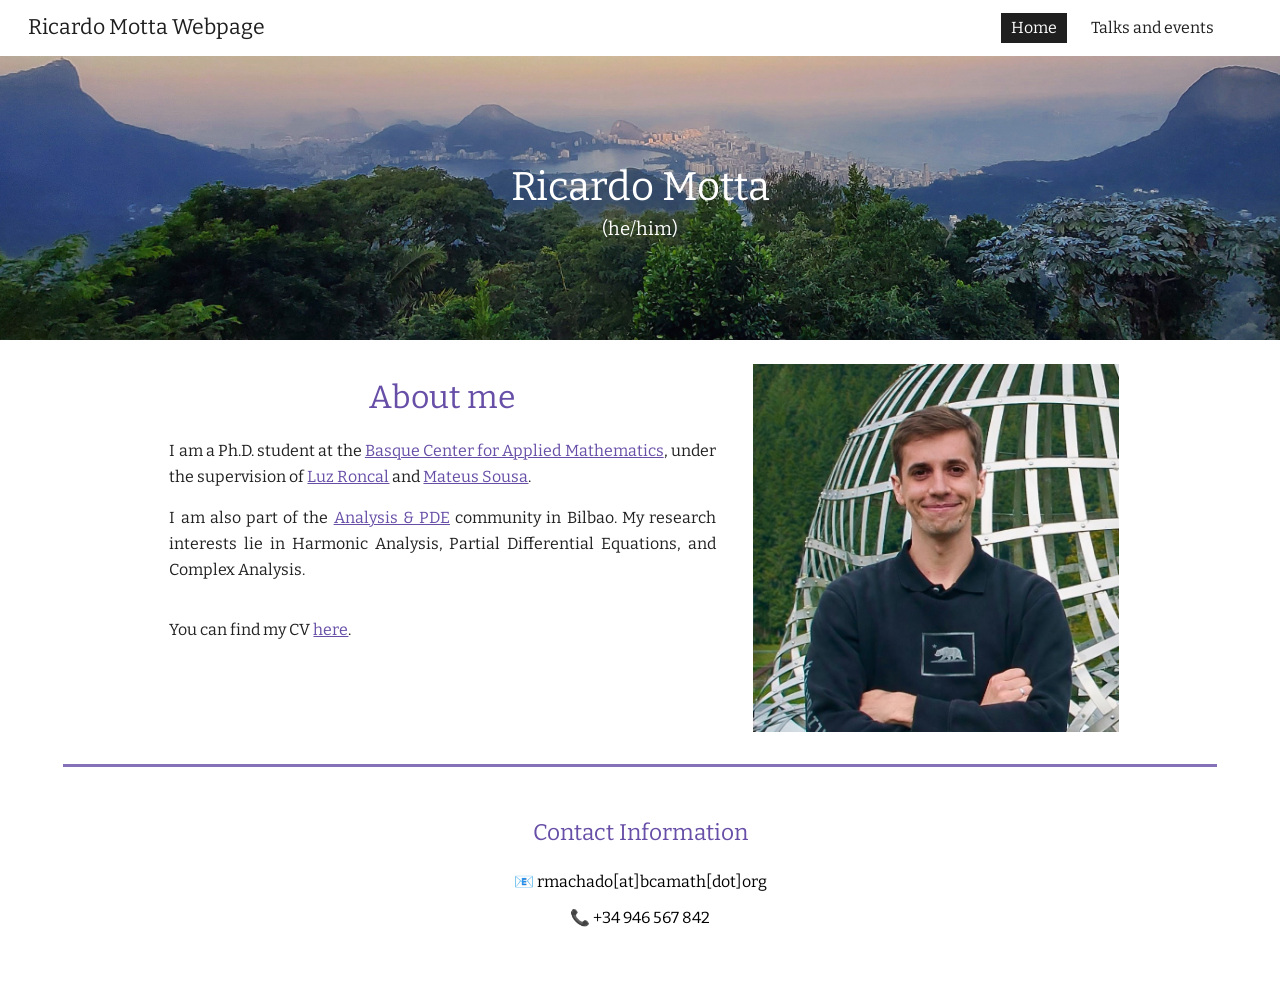
==== index.html @ a9924346 "Recreate the Google Site as a static website Co-Authored-By: Claude Opus 5.5 <noreply@anthropic.com>" ====
<!DOCTYPE html>
<html lang="en">
<head>
  <meta charset="utf-8">
  <meta name="viewport" content="width=device-width, initial-scale=1">
  <title>Ricardo Motta Webpage</title>
  <meta property="og:title" content="Ricardo Motta Webpage">
  <meta property="og:type" content="website">
  <link rel="stylesheet" href="assets/css/style.css">
  <script src="assets/js/main.js" defer></script>
</head>
<body>

  <!-- Top bar: site title and menu (the menu turns into a drawer on phones) -->
  <header class="topbar">
    <button class="menu-button" type="button" aria-label="Open menu" aria-expanded="false" aria-controls="menu">
      <svg viewBox="0 0 24 24" aria-hidden="true"><path d="M3 7h18M3 12h18M3 17h18" stroke="currentColor" stroke-width="2" fill="none"/></svg>
    </button>
    <a class="site-title" href="index.html">Ricardo Motta Webpage</a>
    <nav class="menu" id="menu" aria-label="Main menu">
      <ul>
        <li><a href="index.html" aria-current="page">Home</a></li>
        <li><a href="talks-and-events.html">Talks and events</a></li>
      </ul>
    </nav>
    <div class="backdrop"></div>
  </header>

  <main>

    <!-- Banner -->
    <section class="banner">
      <div class="container">
        <div class="row">
          <div class="col col-12">
            <div class="box">
              <h1 class="banner-title">Ricardo Motta</h1>
              <p class="banner-subtitle">(he/him)</p>
            </div>
          </div>
        </div>
      </div>
    </section>

    <!-- About me (text on the left, photo on the right) -->
    <section class="section">
      <div class="container">
        <div class="row">
          <div class="col col-6">
            <div class="box">
              <h2 class="center">About me</h2>
              <p class="justify">I am a Ph.D. student at the <a href="https://www.bcamath.org/en" target="_blank" rel="noopener">Basque Center for Applied Mathematics</a>, under the supervision of <a href="https://sites.google.com/view/luzroncal" target="_blank" rel="noopener">Luz Roncal</a> and <a href="https://sites.google.com/view/mateus-sousa" target="_blank" rel="noopener">Mateus Sousa</a>.</p>
              <p class="justify">I am also part of the <a href="https://sites.google.com/view/apdebilbao" target="_blank" rel="noopener">Analysis &amp; PDE</a> community in Bilbao. My research interests lie in Harmonic Analysis, Partial Differential Equations, and Complex Analysis.</p>
              <br>
              <p>You can find my CV <a href="https://drive.google.com/file/d/1EZCPPfzmLNRPBYPL_T8WK_rPiMproRxJ/view?usp=sharing" target="_blank" rel="noopener">here</a>.</p>
            </div>
          </div>
          <div class="col col-4">
            <img class="photo" src="assets/images/profile.jpg" alt="Ricardo Motta">
          </div>
        </div>
      </div>
    </section>

    <!-- Divider line -->
    <section class="section divider-section">
      <div class="container">
        <div class="row">
          <div class="col col-12">
            <hr class="divider">
          </div>
        </div>
      </div>
    </section>

    <!-- Contact -->
    <section class="section">
      <div class="container">
        <div class="row">
          <div class="col col-10">
            <div class="box center contact">
              <h3>Contact Information</h3>
              <p>📧 rmachado[at]bcamath[dot]org</p>
              <p class="phone">📞 +34 946 567 842</p>
              <br>
            </div>
          </div>
        </div>
      </div>
    </section>

  </main>

</body>
</html>
---- assets/css/style.css ----
/* ==========================================================================
   Ricardo Motta - stylesheet
   Recreates the look of the original Google Site (theme "Impression").

   Colours used throughout (change them here):
     --accent  purple for headings, links and the divider line
     --text    body text
     --dark    site title, menu text and the highlighted menu item

   Page building blocks (see index.html):
     .topbar      fixed white bar with the site title and the menu
     .banner      large photo with the page title
     .section     a horizontal band of content
     .container   centres the content (max 1280px wide)
     .row / .col  columns; .col-12 = full width, .col-10, .col-6, .col-4
     .box         text block with a little inner padding
   ========================================================================== */

/* Fonts: local copies of Bitter and Open Sans (SIL Open Font License, see assets/fonts) */
@font-face {
  font-family: 'Bitter';
  font-style: normal;
  font-weight: 400;
  font-display: swap;
  src: url('../fonts/bitter-latin-ext.woff2') format('woff2');
  unicode-range: U+0100-02BA, U+02BD-02C5, U+02C7-02CC, U+02CE-02D7, U+02DD-02FF, U+0304, U+0308, U+0329, U+1D00-1DBF, U+1E00-1E9F, U+1EF2-1EFF, U+2020, U+20A0-20AB, U+20AD-20C4, U+2113, U+2C60-2C7F, U+A720-A7FF;
}
@font-face {
  font-family: 'Bitter';
  font-style: normal;
  font-weight: 400;
  font-display: swap;
  src: url('../fonts/bitter-latin.woff2') format('woff2');
  unicode-range: U+0000-00FF, U+0131, U+0152-0153, U+02BB-02BC, U+02C6, U+02DA, U+02DC, U+0304, U+0308, U+0329, U+2000-206F, U+20AC, U+2122, U+2191, U+2193, U+2212, U+2215, U+FEFF, U+FFFD;
}
@font-face {
  font-family: 'Bitter';
  font-style: normal;
  font-weight: 700;
  font-display: swap;
  src: url('../fonts/bitter-latin-ext.woff2') format('woff2');
  unicode-range: U+0100-02BA, U+02BD-02C5, U+02C7-02CC, U+02CE-02D7, U+02DD-02FF, U+0304, U+0308, U+0329, U+1D00-1DBF, U+1E00-1E9F, U+1EF2-1EFF, U+2020, U+20A0-20AB, U+20AD-20C4, U+2113, U+2C60-2C7F, U+A720-A7FF;
}
@font-face {
  font-family: 'Bitter';
  font-style: normal;
  font-weight: 700;
  font-display: swap;
  src: url('../fonts/bitter-latin.woff2') format('woff2');
  unicode-range: U+0000-00FF, U+0131, U+0152-0153, U+02BB-02BC, U+02C6, U+02DA, U+02DC, U+0304, U+0308, U+0329, U+2000-206F, U+20AC, U+2122, U+2191, U+2193, U+2212, U+2215, U+FEFF, U+FFFD;
}
@font-face {
  font-family: 'Open Sans';
  font-style: normal;
  font-weight: 400;
  font-display: swap;
  src: url('../fonts/open-sans-latin-ext.woff2') format('woff2');
  unicode-range: U+0100-02BA, U+02BD-02C5, U+02C7-02CC, U+02CE-02D7, U+02DD-02FF, U+0304, U+0308, U+0329, U+1D00-1DBF, U+1E00-1E9F, U+1EF2-1EFF, U+2020, U+20A0-20AB, U+20AD-20C4, U+2113, U+2C60-2C7F, U+A720-A7FF;
}
@font-face {
  font-family: 'Open Sans';
  font-style: normal;
  font-weight: 400;
  font-display: swap;
  src: url('../fonts/open-sans-latin.woff2') format('woff2');
  unicode-range: U+0000-00FF, U+0131, U+0152-0153, U+02BB-02BC, U+02C6, U+02DA, U+02DC, U+0304, U+0308, U+0329, U+2000-206F, U+20AC, U+2122, U+2191, U+2193, U+2212, U+2215, U+FEFF, U+FFFD;
}

:root {
  --accent: #674ea7;
  --text: #212121;
  --dark: #1f1f1f;
  --bar-height: 56px;
}

*, *::before, *::after { box-sizing: border-box; }

html {
  -webkit-text-size-adjust: 100%;
  text-size-adjust: 100%;
  scroll-padding-top: var(--bar-height);
}

body {
  margin: 0;
  background: #fff;
  color: var(--text);
  font-family: Bitter, Georgia, serif;
  font-size: 16px;
}

a { color: var(--accent); }

/* ---------- Top bar ---------- */

.topbar {
  position: fixed;
  top: 0;
  left: 0;
  right: 0;
  z-index: 20;
  display: flex;
  align-items: center;
  height: var(--bar-height);
  padding: 0 48px 0 16px;
  background: #fff;
  white-space: nowrap;
}

.site-title {
  display: inline-block;
  max-width: 380px;
  overflow: hidden;
  text-overflow: ellipsis;
  padding: 16px 12px;
  color: var(--dark);
  font-size: 21.3333px;           /* 16pt */
  line-height: 1;
  text-decoration: none;
}

.menu { margin-left: auto; }

.menu ul {
  display: flex;
  margin: 0;
  padding: 0;
  list-style: none;
}

.menu li {
  margin-right: 2px;
  padding: 10px 6px;
}

.menu li:hover { opacity: 0.7; }

.menu a {
  display: inline-block;
  padding: 0 10px;
  color: var(--dark);
  font-size: 16px;                /* 12pt */
  line-height: 1.88;
  text-decoration: none;
}

.menu a[aria-current="page"] {
  background: var(--dark);
  color: #fff;
}

.menu-button,
.backdrop { display: none; }

/* ---------- Banner (page title over a photo) ---------- */

.banner {
  position: relative;
  display: flex;
  align-items: center;
  height: 340px;
  padding: 112px 0 56px;          /* the top 56px sit under the fixed top bar */
  background-image: url("../images/banner.jpg");   /* same photo on every page */
  background-position: left top;
  background-repeat: no-repeat;
  background-size: cover;
  color: #fff;
  text-align: center;
}

/* For a different photo on one page, add a class to that page's banner
   (e.g. <section class="banner banner-other">) and define it here:
   .banner-other { background-image: url("../images/other.jpg"); } */

.banner .container { width: 100%; }

.banner-title {
  margin: 0;
  font-size: 40px;                /* 30pt */
  font-weight: 400;
  line-height: 64px;
}

.banner .banner-subtitle {
  margin: 0;
  font-size: 18.6667px;           /* 14pt */
  line-height: 1.164;
}

/* ---------- Sections, columns and text blocks ---------- */

.section { padding: 24px 0; }

.container {
  max-width: 1280px;
  margin: 0 auto;
  padding: 0 48px;
}

.row {
  display: flex;
  flex-wrap: wrap;
  align-items: flex-start;
  justify-content: center;
}

.col { padding: 0 1.25%; }
.col-12 { flex: 0 0 100%; max-width: 100%; }
.col-10 { flex: 0 0 83.3333%; max-width: 83.3333%; }
.col-6 { flex: 0 0 50%; max-width: 50%; }
.col-4 { flex: 0 0 33.3333%; max-width: 33.3333%; }

.box {
  padding: 8px;
  line-height: 1.15;              /* sets the height of an empty line (<br>) */
}

.box p {
  margin: 15px 0 0;
  line-height: 26px;
}

.box > :first-child { margin-top: 0; }

.center { text-align: center; }
.justify { text-align: justify; }

/* "Heading" text style */
h2 {
  margin: 0;
  color: var(--accent);
  font-size: 32px;                /* 24pt */
  font-weight: 400;
  line-height: 1.6;
}

/* "Subheading" text style */
h3 {
  margin: 0;
  color: var(--accent);
  font-size: 22.6667px;           /* 17pt */
  font-weight: 400;
  line-height: 1.6;
}

.photo {
  display: block;
  width: 100%;
  height: auto;
}

.divider-section { padding: 0; }

.divider {
  height: 3px;
  margin: 8px 0 7px;
  border: 0;
  background: var(--accent);
  opacity: 0.8;
}

/* Contact block on the home page */
.contact h3 { line-height: 2.4; }

.box.contact p {
  margin: 0;
  color: #000;
  line-height: 41.6px;
}

.box.contact p.phone { line-height: 31.2px; }

/* Event list on the talks page */
.events {
  margin: 6.6667px 0 0;
  padding: 0;
  list-style: square;
}

.events li {
  margin: 6.6667px 0 0 20px;
  padding-top: 2px;
  line-height: 23.92px;
}

.events li:first-child { margin-top: 0; }

/* Text that used the font "Open Sans" in the original */
.os { font-family: "Open Sans", Arial, sans-serif; }

/* ---------- Phones and small tablets ---------- */

@media (max-width: 767px) {
  .topbar { padding: 0 0 0 36px; }

  .site-title { font-size: 20px; }  /* 15pt */

  .menu-button {
    display: block;
    position: fixed;
    top: 0;
    left: 0;
    z-index: 3;
    width: 48px;
    height: var(--bar-height);
    padding: 16px 12px;
    border: 0;
    background: #fff;
    color: var(--dark);
    cursor: pointer;
  }

  .menu-button svg {
    display: block;
    width: 24px;
    height: 24px;
  }

  /* The menu becomes a drawer that slides in from the left */
  .menu {
    position: fixed;
    top: 0;
    left: -100%;
    z-index: 2;
    width: 250px;
    max-width: 80%;
    height: 100%;
    overflow-y: auto;
    padding-top: var(--bar-height);
    background: #fff;
    white-space: normal;
    visibility: hidden;
    transition: left 0.5s cubic-bezier(0.4, 0, 0.2, 1) 0.125s, visibility 0s 0.625s;
  }

  .menu-open .menu {
    left: 0;
    visibility: visible;
    transition: left 0.5s cubic-bezier(0.4, 0, 0.2, 1);
  }

  .menu ul { display: block; }

  .menu li {
    margin: 20px 0 0;
    padding: 0 6px 0 36px;
  }

  .menu a {
    max-width: 90%;
    margin: 0 12px 0 4px;
    padding: 0 6px;
    line-height: normal;
  }

  .menu a[aria-current="page"] { font-weight: 600; }

  .backdrop {
    display: block;
    position: fixed;
    top: 0;
    left: 0;
    z-index: 1;
    width: 0;
    height: 100%;
    background: #000;
    opacity: 0;
    transition: opacity 0.5s, width 0s 0.5s;
  }

  .menu-open .backdrop {
    width: 100%;
    opacity: 0.5;
    transition: opacity 0.5s;
  }

  .banner-title {
    font-size: 36px;
    line-height: 57.6px;
  }

  .section,
  .divider-section { padding: 0; }

  .container {
    max-width: 544px;
    padding: 0 5px;
  }

  .col { padding: 24px 2.5%; }
  .col-12, .col-10, .col-6 { flex-basis: 100%; max-width: 100%; }
  .col-4 { flex-basis: 66.6667%; max-width: 66.6667%; }

  h2 {
    font-size: 29.3333px;         /* 22pt */
  }

  .divider { margin-bottom: 0; }
}

@media (max-width: 479px) {
  .site-title { max-width: calc(100vw - 56px); }

  .col { padding: 24px 3.75%; }
  .col-4 { flex-basis: 100%; max-width: 100%; }
}
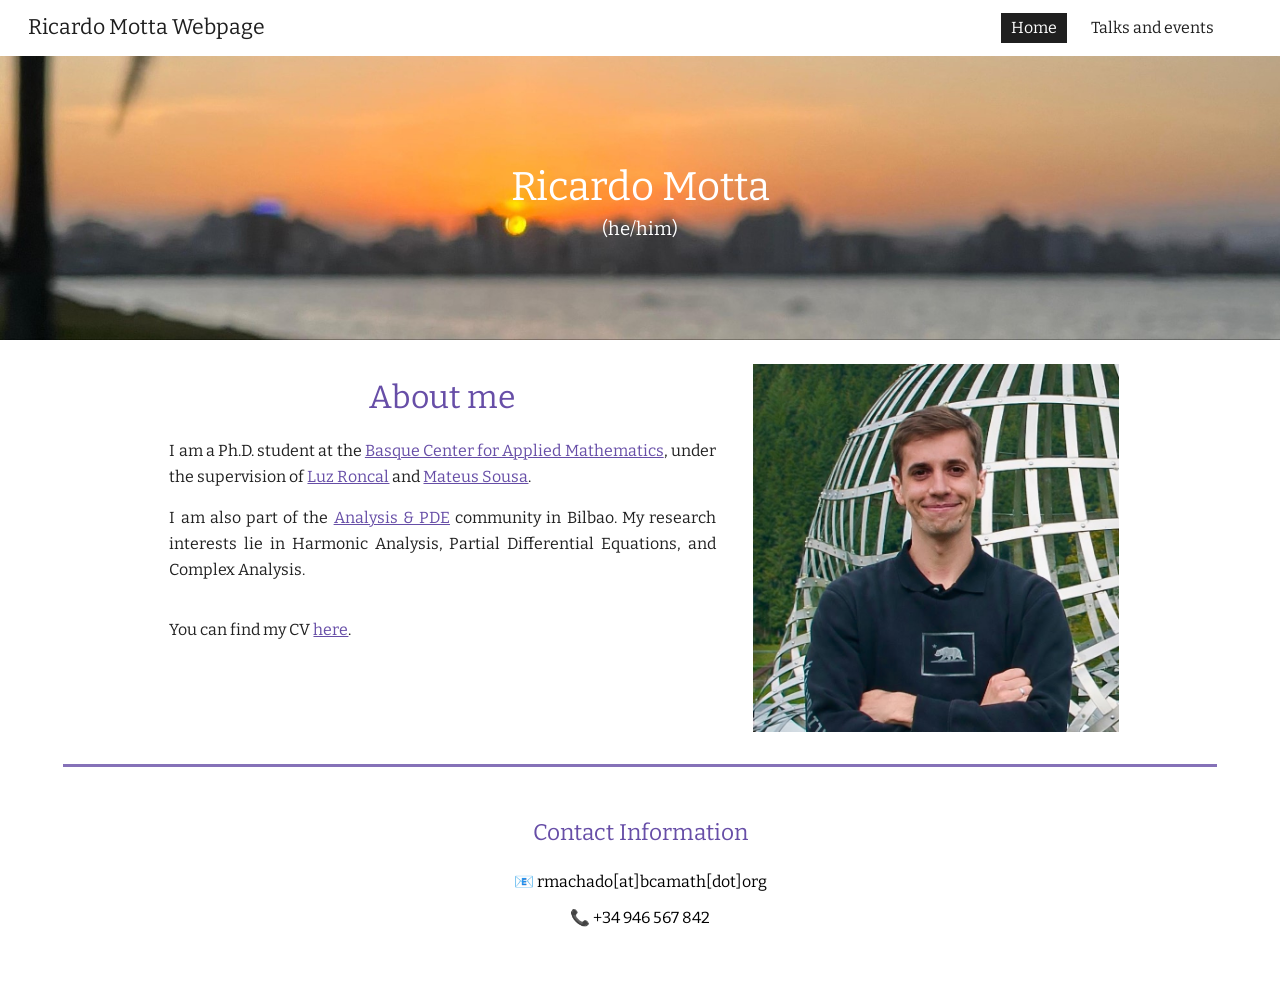
==== commit 4eecdca1: "0002.3_web" ====
--- a/index.html
+++ b/index.html
@@ -28,8 +28,8 @@
 
   <main>
 
-    <!-- Banner -->
-    <section class="banner">
+    <!-- Banner: to change the photo, change the file name below (leave out style="..." to use the default photo) -->
+    <section class="banner" style="background-image: url('assets/images/homepage.jpg')">
       <div class="container">
         <div class="row">
           <div class="col col-12">
--- a/assets/css/style.css
+++ b/assets/css/style.css
@@ -160,7 +160,7 @@
   align-items: center;
   height: 340px;
   padding: 112px 0 56px;          /* the top 56px sit under the fixed top bar */
-  background-image: url("../images/banner.jpg");   /* same photo on every page */
+  background-image: url("../images/banner.jpg");   /* default photo */
   background-position: left top;
   background-repeat: no-repeat;
   background-size: cover;
@@ -168,9 +168,9 @@
   text-align: center;
 }
 
-/* For a different photo on one page, add a class to that page's banner
-   (e.g. <section class="banner banner-other">) and define it here:
-   .banner-other { background-image: url("../images/other.jpg"); } */
+/* For a different photo on one page, put the image in assets/images/ and set it
+   on that page's banner, directly in the HTML (nothing to change here):
+   <section class="banner" style="background-image: url('assets/images/other.jpg')"> */
 
 .banner .container { width: 100%; }
 
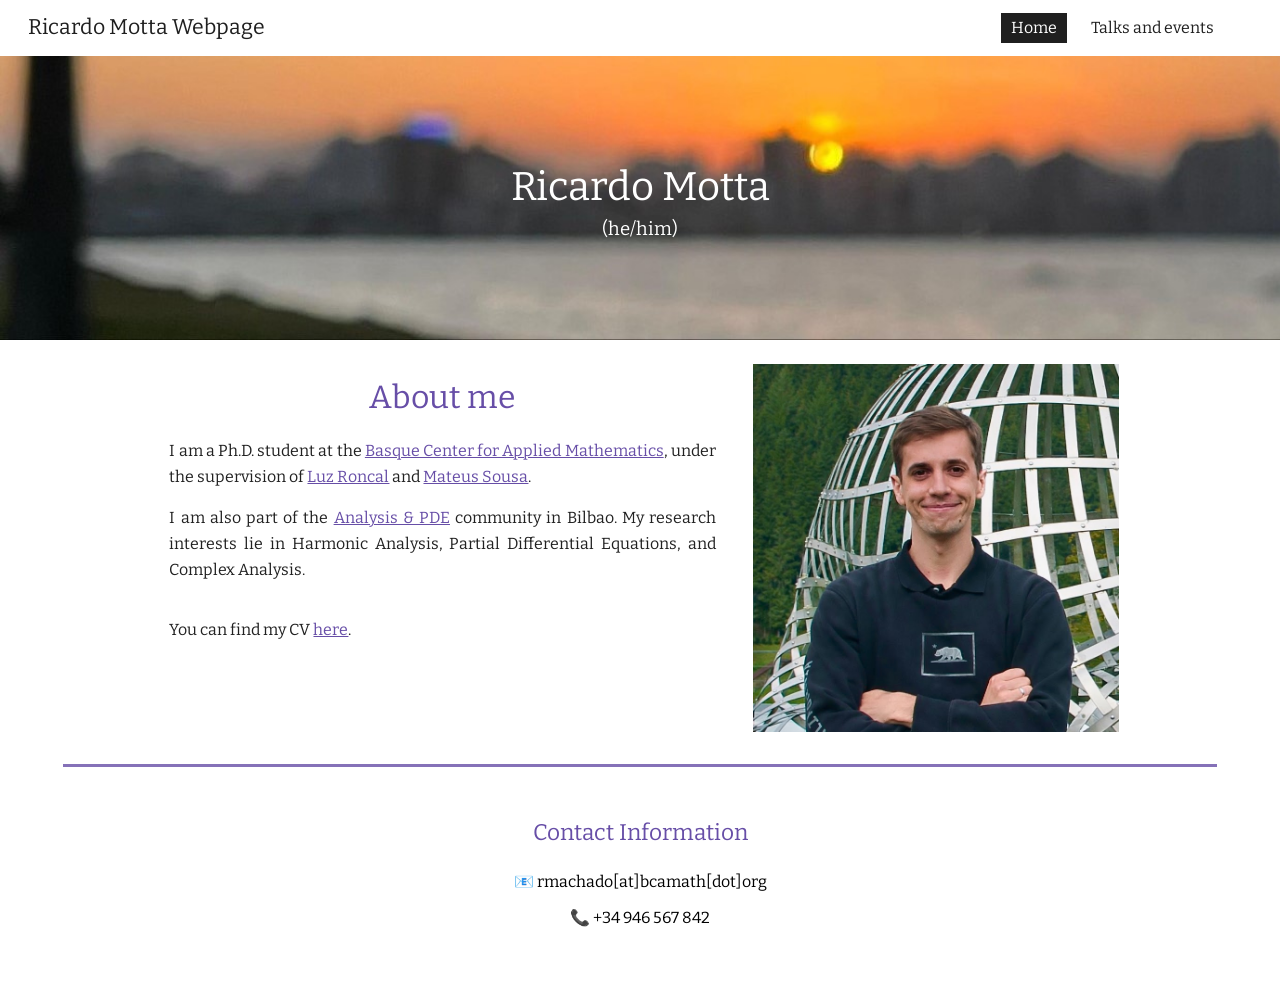
==== commit 9c0c136c: "0002.5_web" ====
--- a/index.html
+++ b/index.html
@@ -1,5 +1,6 @@
 <!DOCTYPE html>
 <html lang="en">
+
 <head>
   <meta charset="utf-8">
   <meta name="viewport" content="width=device-width, initial-scale=1">
@@ -9,12 +10,15 @@
   <link rel="stylesheet" href="assets/css/style.css">
   <script src="assets/js/main.js" defer></script>
 </head>
+
 <body>
 
   <!-- Top bar: site title and menu (the menu turns into a drawer on phones) -->
   <header class="topbar">
     <button class="menu-button" type="button" aria-label="Open menu" aria-expanded="false" aria-controls="menu">
-      <svg viewBox="0 0 24 24" aria-hidden="true"><path d="M3 7h18M3 12h18M3 17h18" stroke="currentColor" stroke-width="2" fill="none"/></svg>
+      <svg viewBox="0 0 24 24" aria-hidden="true">
+        <path d="M3 7h18M3 12h18M3 17h18" stroke="currentColor" stroke-width="2" fill="none" />
+      </svg>
     </button>
     <a class="site-title" href="index.html">Ricardo Motta Webpage</a>
     <nav class="menu" id="menu" aria-label="Main menu">
@@ -29,7 +33,7 @@
   <main>
 
     <!-- Banner: to change the photo, change the file name below (leave out style="..." to use the default photo) -->
-    <section class="banner" style="background-image: url('assets/images/homepage.jpg')">
+    <section class="banner" style="background-image: url('assets/images/homepg.jpg')">
       <div class="container">
         <div class="row">
           <div class="col col-12">
@@ -49,10 +53,17 @@
           <div class="col col-6">
             <div class="box">
               <h2 class="center">About me</h2>
-              <p class="justify">I am a Ph.D. student at the <a href="https://www.bcamath.org/en" target="_blank" rel="noopener">Basque Center for Applied Mathematics</a>, under the supervision of <a href="https://sites.google.com/view/luzroncal" target="_blank" rel="noopener">Luz Roncal</a> and <a href="https://sites.google.com/view/mateus-sousa" target="_blank" rel="noopener">Mateus Sousa</a>.</p>
-              <p class="justify">I am also part of the <a href="https://sites.google.com/view/apdebilbao" target="_blank" rel="noopener">Analysis &amp; PDE</a> community in Bilbao. My research interests lie in Harmonic Analysis, Partial Differential Equations, and Complex Analysis.</p>
+              <p class="justify">I am a Ph.D. student at the <a href="https://www.bcamath.org/en" target="_blank"
+                  rel="noopener">Basque Center for Applied Mathematics</a>, under the supervision of <a
+                  href="https://sites.google.com/view/luzroncal" target="_blank" rel="noopener">Luz Roncal</a> and <a
+                  href="https://sites.google.com/view/mateus-sousa" target="_blank" rel="noopener">Mateus Sousa</a>.</p>
+              <p class="justify">I am also part of the <a href="https://sites.google.com/view/apdebilbao"
+                  target="_blank" rel="noopener">Analysis &amp; PDE</a> community in Bilbao. My research interests lie
+                in Harmonic Analysis, Partial Differential Equations, and Complex Analysis.</p>
               <br>
-              <p>You can find my CV <a href="https://drive.google.com/file/d/1EZCPPfzmLNRPBYPL_T8WK_rPiMproRxJ/view?usp=sharing" target="_blank" rel="noopener">here</a>.</p>
+              <p>You can find my CV <a
+                  href="https://drive.google.com/file/d/1EZCPPfzmLNRPBYPL_T8WK_rPiMproRxJ/view?usp=sharing"
+                  target="_blank" rel="noopener">here</a>.</p>
             </div>
           </div>
           <div class="col col-4">
@@ -92,4 +103,5 @@
   </main>
 
 </body>
-</html>
+
+</html>
